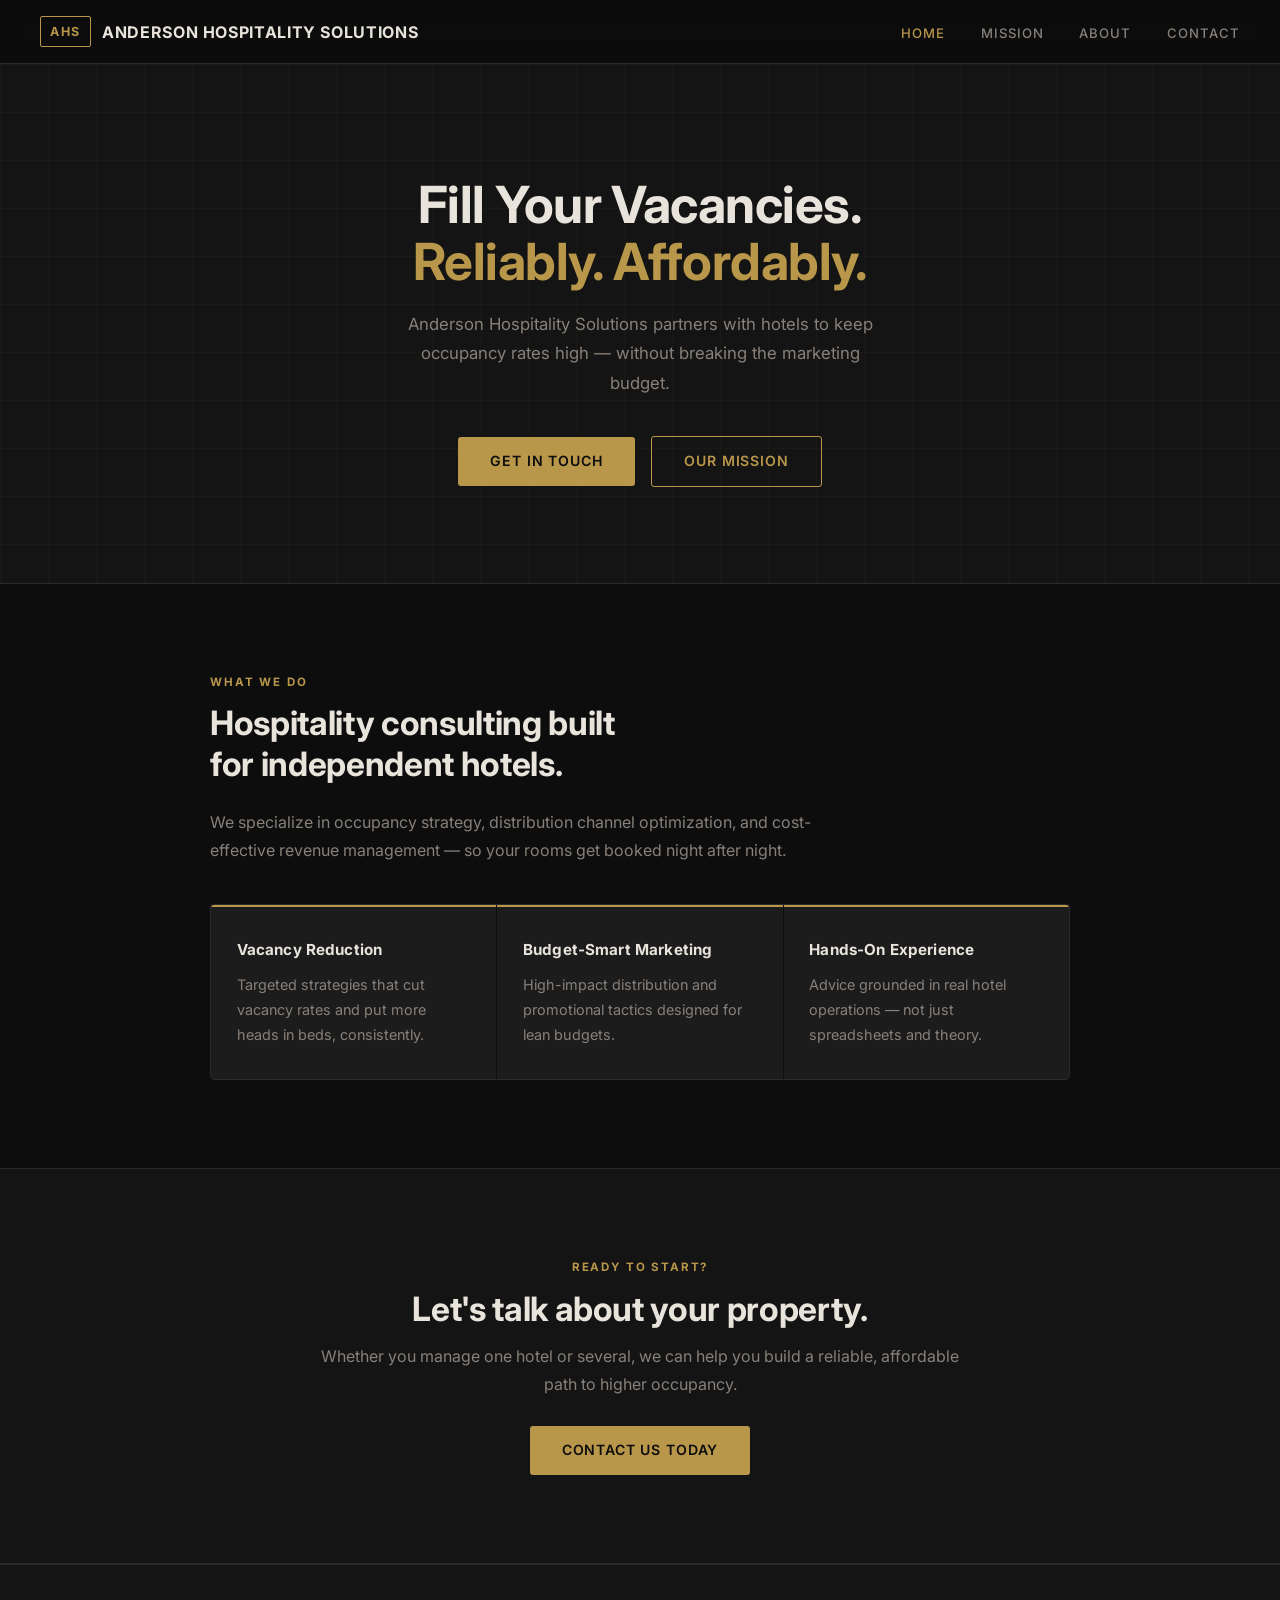
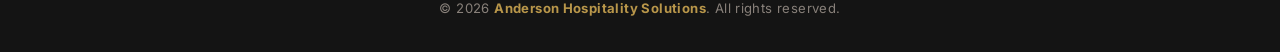
==== index.html @ 0c9f39a8 "Initial website Initial website with contact form, executive theming, etc" ====
<!DOCTYPE html>
<html lang="en">
<head>
  <meta charset="UTF-8" />
  <meta name="viewport" content="width=device-width, initial-scale=1.0" />
  <title>Anderson Hospitality Solutions</title>
  <link rel="preconnect" href="https://fonts.googleapis.com" />
  <link rel="preconnect" href="https://fonts.gstatic.com" crossorigin />
  <link href="https://fonts.googleapis.com/css2?family=Inter:wght@400;500;600;700&display=swap" rel="stylesheet" />
  <link rel="stylesheet" href="style.css" />
</head>
<body>

  <nav>
    <div class="nav-brand">
      <span>AHS</span> Anderson Hospitality Solutions
    </div>
    <ul class="nav-links">
      <li><a href="index.html" class="active">Home</a></li>
      <li><a href="mission.html">Mission</a></li>
      <li><a href="about.html">About</a></li>
      <li><a href="contact.html">Contact</a></li>
    </ul>
  </nav>

  <!-- Hero -->
  <section class="hero">
    <h1>Fill Your Vacancies.<br /><em>Reliably. Affordably.</em></h1>
    <p>Anderson Hospitality Solutions partners with hotels to keep occupancy rates high — without breaking the marketing budget.</p>
    <a href="contact.html" class="btn btn-gold">Get in Touch</a>
    &nbsp;&nbsp;
    <a href="mission.html" class="btn btn-outline">Our Mission</a>
  </section>

  <!-- Value props -->
  <section class="section">
    <div class="container">
      <div class="section-label">What We Do</div>
      <h2>Hospitality consulting built<br />for independent hotels.</h2>
      <p>We specialize in occupancy strategy, distribution channel optimization, and cost-effective revenue management — so your rooms get booked night after night.</p>

      <div class="pillars">
        <div class="pillar">
          <h3>Vacancy Reduction</h3>
          <p>Targeted strategies that cut vacancy rates and put more heads in beds, consistently.</p>
        </div>
        <div class="pillar">
          <h3>Budget-Smart Marketing</h3>
          <p>High-impact distribution and promotional tactics designed for lean budgets.</p>
        </div>
        <div class="pillar">
          <h3>Hands-On Experience</h3>
          <p>Advice grounded in real hotel operations — not just spreadsheets and theory.</p>
        </div>
      </div>
    </div>
  </section>

  <!-- CTA strip -->
  <section class="section section-alt">
    <div class="container" style="text-align:center;">
      <div class="section-label">Ready to start?</div>
      <h2 style="margin-bottom:.8rem;">Let's talk about your property.</h2>
      <p style="margin:0 auto 1.8rem;">Whether you manage one hotel or several, we can help you build a reliable, affordable path to higher occupancy.</p>
      <a href="contact.html" class="btn btn-gold">Contact Us Today</a>
    </div>
  </section>

  <footer>
    <p>&copy; 2026 <strong>Anderson Hospitality Solutions</strong>. All rights reserved.</p>
  </footer>

</body>
</html>
---- style.css ----
/* Reset & base */
*, *::before, *::after { box-sizing: border-box; margin: 0; padding: 0; }

:root {
  --bg:      #0d0d0d;
  --surface: #141414;
  --surface2:#1c1c1c;
  --border:  #2a2a2a;
  --gold:    #b8964a;
  --gold-lt: #d4af6a;
  --text:    #e8e4dc;
  --muted:   #88807a;
  --max:     860px;
  --sans:    'Inter', system-ui, sans-serif;
}

html { scroll-behavior: smooth; }

body {
  font-family: var(--sans);
  color: var(--text);
  background: var(--bg);
  line-height: 1.75;
  font-size: 1rem;
}

a { color: inherit; text-decoration: none; }

/* ── Nav ─────────────────────────────────── */
nav {
  position: sticky;
  top: 0;
  z-index: 100;
  background: rgba(13,13,13,.92);
  backdrop-filter: blur(12px);
  -webkit-backdrop-filter: blur(12px);
  border-bottom: 1px solid var(--border);
  padding: 0 2.5rem;
  display: flex;
  align-items: center;
  justify-content: space-between;
  height: 64px;
}

.nav-brand {
  color: var(--text);
  font-weight: 700;
  font-size: 1rem;
  letter-spacing: .04em;
  text-transform: uppercase;
  display: flex;
  align-items: center;
  gap: .7rem;
}

.nav-brand span {
  color: var(--gold);
  font-size: .78rem;
  letter-spacing: .14em;
  border: 1px solid var(--gold);
  padding: .2rem .55rem;
  border-radius: 2px;
}

.nav-links {
  display: flex;
  gap: 2.2rem;
  list-style: none;
}

.nav-links a {
  color: var(--muted);
  font-size: .82rem;
  font-weight: 500;
  letter-spacing: .08em;
  text-transform: uppercase;
  transition: color .2s;
}

.nav-links a:hover,
.nav-links a.active { color: var(--gold); }

/* ── Hero ────────────────────────────────── */
.hero {
  background: var(--surface);
  border-bottom: 1px solid var(--border);
  color: var(--text);
  padding: 7rem 2rem 6rem;
  text-align: center;
  position: relative;
  overflow: hidden;
}

/* subtle grid texture */
.hero::before {
  content: '';
  position: absolute;
  inset: 0;
  background-image:
    linear-gradient(rgba(184,150,74,.04) 1px, transparent 1px),
    linear-gradient(90deg, rgba(184,150,74,.04) 1px, transparent 1px);
  background-size: 48px 48px;
  pointer-events: none;
}

.hero h1 {
  font-size: clamp(2.2rem, 5vw, 3.2rem);
  font-weight: 700;
  line-height: 1.12;
  margin-bottom: 1.2rem;
  letter-spacing: -.01em;
  position: relative;
}

.hero h1 em {
  color: var(--gold);
  font-style: normal;
}

.hero p {
  max-width: 500px;
  margin: 0 auto 2.4rem;
  color: var(--muted);
  font-size: 1.05rem;
  position: relative;
}

/* ── Buttons ─────────────────────────────── */
.btn {
  display: inline-block;
  padding: .75rem 2rem;
  border-radius: 3px;
  font-weight: 600;
  font-size: .88rem;
  letter-spacing: .06em;
  text-transform: uppercase;
  transition: opacity .2s, transform .15s, background .2s;
  cursor: pointer;
  border: none;
  position: relative;
}

.btn:hover { opacity: .85; transform: translateY(-1px); }

.btn-gold {
  background: var(--gold);
  color: #0d0d0d;
}

.btn-outline {
  background: transparent;
  border: 1px solid var(--gold);
  color: var(--gold);
}

/* ── Sections ────────────────────────────── */
.section { padding: 5.5rem 2rem; }

.section-alt {
  background: var(--surface);
  border-top: 1px solid var(--border);
  border-bottom: 1px solid var(--border);
}

.container {
  max-width: var(--max);
  margin: 0 auto;
}

.section-label {
  text-transform: uppercase;
  font-size: .72rem;
  letter-spacing: .16em;
  color: var(--gold);
  font-weight: 700;
  margin-bottom: .7rem;
}

.section h2 {
  font-size: clamp(1.6rem, 3.5vw, 2.1rem);
  font-weight: 700;
  color: var(--text);
  margin-bottom: 1.5rem;
  line-height: 1.2;
  letter-spacing: -.01em;
}

.section p {
  color: var(--muted);
  margin-bottom: 1.1rem;
  max-width: 640px;
  font-size: 1rem;
}

/* ── Pillars ─────────────────────────────── */
.pillars {
  display: grid;
  grid-template-columns: repeat(auto-fit, minmax(200px, 1fr));
  gap: 1px;
  margin-top: 2.5rem;
  border: 1px solid var(--border);
  border-radius: 4px;
  overflow: hidden;
}

.pillar {
  background: var(--surface2);
  padding: 2rem 1.6rem;
  position: relative;
}

.pillar::before {
  content: '';
  position: absolute;
  top: 0; left: 0; right: 0;
  height: 2px;
  background: var(--gold);
}

.pillar h3 {
  font-size: .95rem;
  font-weight: 700;
  color: var(--text);
  margin-bottom: .5rem;
  letter-spacing: .01em;
}

.pillar p { font-size: .9rem; margin: 0; color: var(--muted); }

/* ── About ───────────────────────────────── */
.about-grid {
  display: grid;
  grid-template-columns: 1fr 1.6fr;
  gap: 3.5rem;
  align-items: center;
}

@media (max-width: 640px) {
  .about-grid { grid-template-columns: 1fr; }
}

.about-avatar {
  width: 100%;
  aspect-ratio: 3/4;
  background: var(--surface2);
  border: 1px solid var(--border);
  border-radius: 4px;
  display: flex;
  align-items: center;
  justify-content: center;
  color: var(--gold);
  font-size: 5rem;
  font-weight: 700;
  letter-spacing: -.02em;
}

.about-meta {
  display: flex;
  flex-wrap: wrap;
  gap: .5rem;
  margin: 1.2rem 0 1.6rem;
}

.tag {
  background: var(--surface2);
  border: 1px solid var(--border);
  color: var(--muted);
  font-size: .75rem;
  font-weight: 600;
  letter-spacing: .05em;
  text-transform: uppercase;
  padding: .28rem .75rem;
  border-radius: 2px;
}

/* ── Contact ─────────────────────────────── */
.contact-wrap {
  display: grid;
  grid-template-columns: 1fr 1.4fr;
  gap: 3.5rem;
  align-items: start;
}

@media (max-width: 640px) {
  .contact-wrap { grid-template-columns: 1fr; }
}

.contact-info p { font-size: .97rem; }

.contact-detail {
  display: flex;
  align-items: center;
  gap: .65rem;
  margin-top: 1.2rem;
  color: var(--muted);
  font-size: .88rem;
}

.contact-detail svg { flex-shrink: 0; color: var(--gold); }

/* ── Form ────────────────────────────────── */
form { display: flex; flex-direction: column; gap: 1rem; }

.form-row { display: grid; grid-template-columns: 1fr 1fr; gap: 1rem; }
@media (max-width: 520px) { .form-row { grid-template-columns: 1fr; } }

label {
  display: block;
  font-size: .75rem;
  font-weight: 600;
  color: var(--muted);
  margin-bottom: .35rem;
  letter-spacing: .08em;
  text-transform: uppercase;
}

input, textarea, select {
  width: 100%;
  padding: .75rem 1rem;
  border: 1px solid var(--border);
  border-radius: 3px;
  font-family: var(--sans);
  font-size: .95rem;
  color: var(--text);
  background: var(--surface2);
  transition: border-color .2s;
  outline: none;
}

input::placeholder, textarea::placeholder { color: #444; }

select option { background: var(--surface2); }

input:focus, textarea:focus, select:focus {
  border-color: var(--gold);
}

textarea { resize: vertical; min-height: 130px; }

.form-success {
  display: none;
  background: #0f1f14;
  border: 1px solid #2a5c38;
  color: #6fcf97;
  padding: 1rem 1.2rem;
  border-radius: 3px;
  font-size: .95rem;
}

/* ── Footer ──────────────────────────────── */
footer {
  background: var(--surface);
  border-top: 1px solid var(--border);
  color: var(--muted);
  text-align: center;
  padding: 2rem;
  font-size: .82rem;
  letter-spacing: .03em;
}

footer strong { color: var(--gold); }
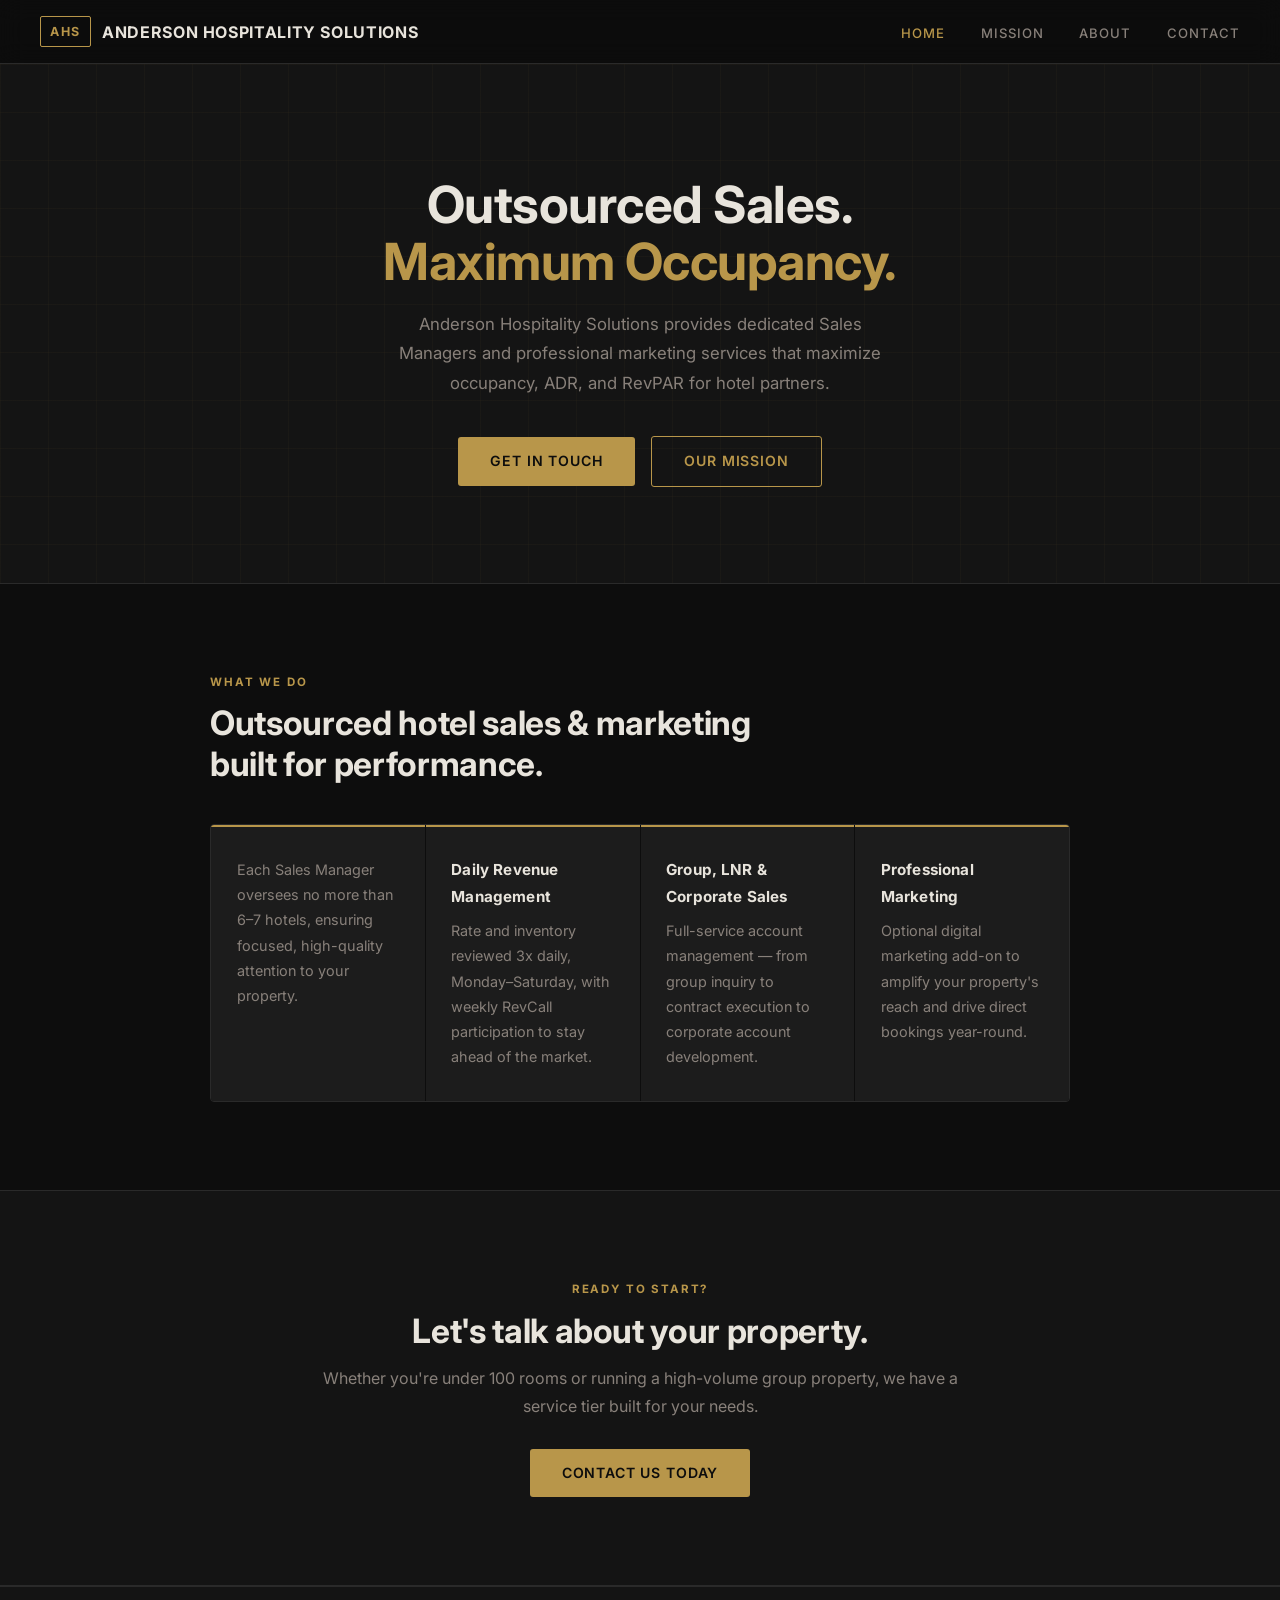
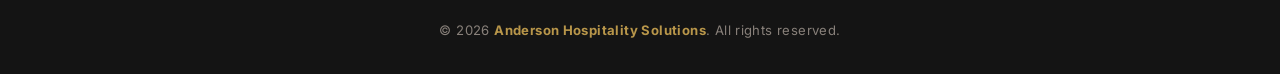
==== commit 52723c02: "Updated mission and home page from operations manual" ====
--- a/index.html
+++ b/index.html
@@ -25,8 +25,8 @@
 
   <!-- Hero -->
   <section class="hero">
-    <h1>Fill Your Vacancies.<br /><em>Reliably. Affordably.</em></h1>
-    <p>Anderson Hospitality Solutions partners with hotels to keep occupancy rates high — without breaking the marketing budget.</p>
+    <h1>Outsourced Sales.<br /><em>Maximum Occupancy.</em></h1>
+    <p>Anderson Hospitality Solutions provides dedicated Sales Managers and professional marketing services that maximize occupancy, ADR, and RevPAR for hotel partners.</p>
     <a href="contact.html" class="btn btn-gold">Get in Touch</a>
     &nbsp;&nbsp;
     <a href="mission.html" class="btn btn-outline">Our Mission</a>
@@ -36,21 +36,23 @@
   <section class="section">
     <div class="container">
       <div class="section-label">What We Do</div>
-      <h2>Hospitality consulting built<br />for independent hotels.</h2>
-      <p>We specialize in occupancy strategy, distribution channel optimization, and cost-effective revenue management — so your rooms get booked night after night.</p>
+      <h2>Outsourced hotel sales &amp; marketing<br />built for performance.</h2>
 
       <div class="pillars">
         <div class="pillar">
-          <h3>Vacancy Reduction</h3>
-          <p>Targeted strategies that cut vacancy rates and put more heads in beds, consistently.</p>
+          <p>Each Sales Manager oversees no more than 6–7 hotels, ensuring focused, high-quality attention to your property.</p>
         </div>
         <div class="pillar">
-          <h3>Budget-Smart Marketing</h3>
-          <p>High-impact distribution and promotional tactics designed for lean budgets.</p>
+          <h3>Daily Revenue Management</h3>
+          <p>Rate and inventory reviewed 3x daily, Monday–Saturday, with weekly RevCall participation to stay ahead of the market.</p>
         </div>
         <div class="pillar">
-          <h3>Hands-On Experience</h3>
-          <p>Advice grounded in real hotel operations — not just spreadsheets and theory.</p>
+          <h3>Group, LNR &amp; Corporate Sales</h3>
+          <p>Full-service account management — from group inquiry to contract execution to corporate account development.</p>
+        </div>
+        <div class="pillar">
+          <h3>Professional Marketing</h3>
+          <p>Optional digital marketing add-on to amplify your property's reach and drive direct bookings year-round.</p>
         </div>
       </div>
     </div>
@@ -61,7 +63,7 @@
     <div class="container" style="text-align:center;">
       <div class="section-label">Ready to start?</div>
       <h2 style="margin-bottom:.8rem;">Let's talk about your property.</h2>
-      <p style="margin:0 auto 1.8rem;">Whether you manage one hotel or several, we can help you build a reliable, affordable path to higher occupancy.</p>
+      <p style="margin:0 auto 1.8rem;">Whether you're under 100 rooms or running a high-volume group property, we have a service tier built for your needs.</p>
       <a href="contact.html" class="btn btn-gold">Contact Us Today</a>
     </div>
   </section>
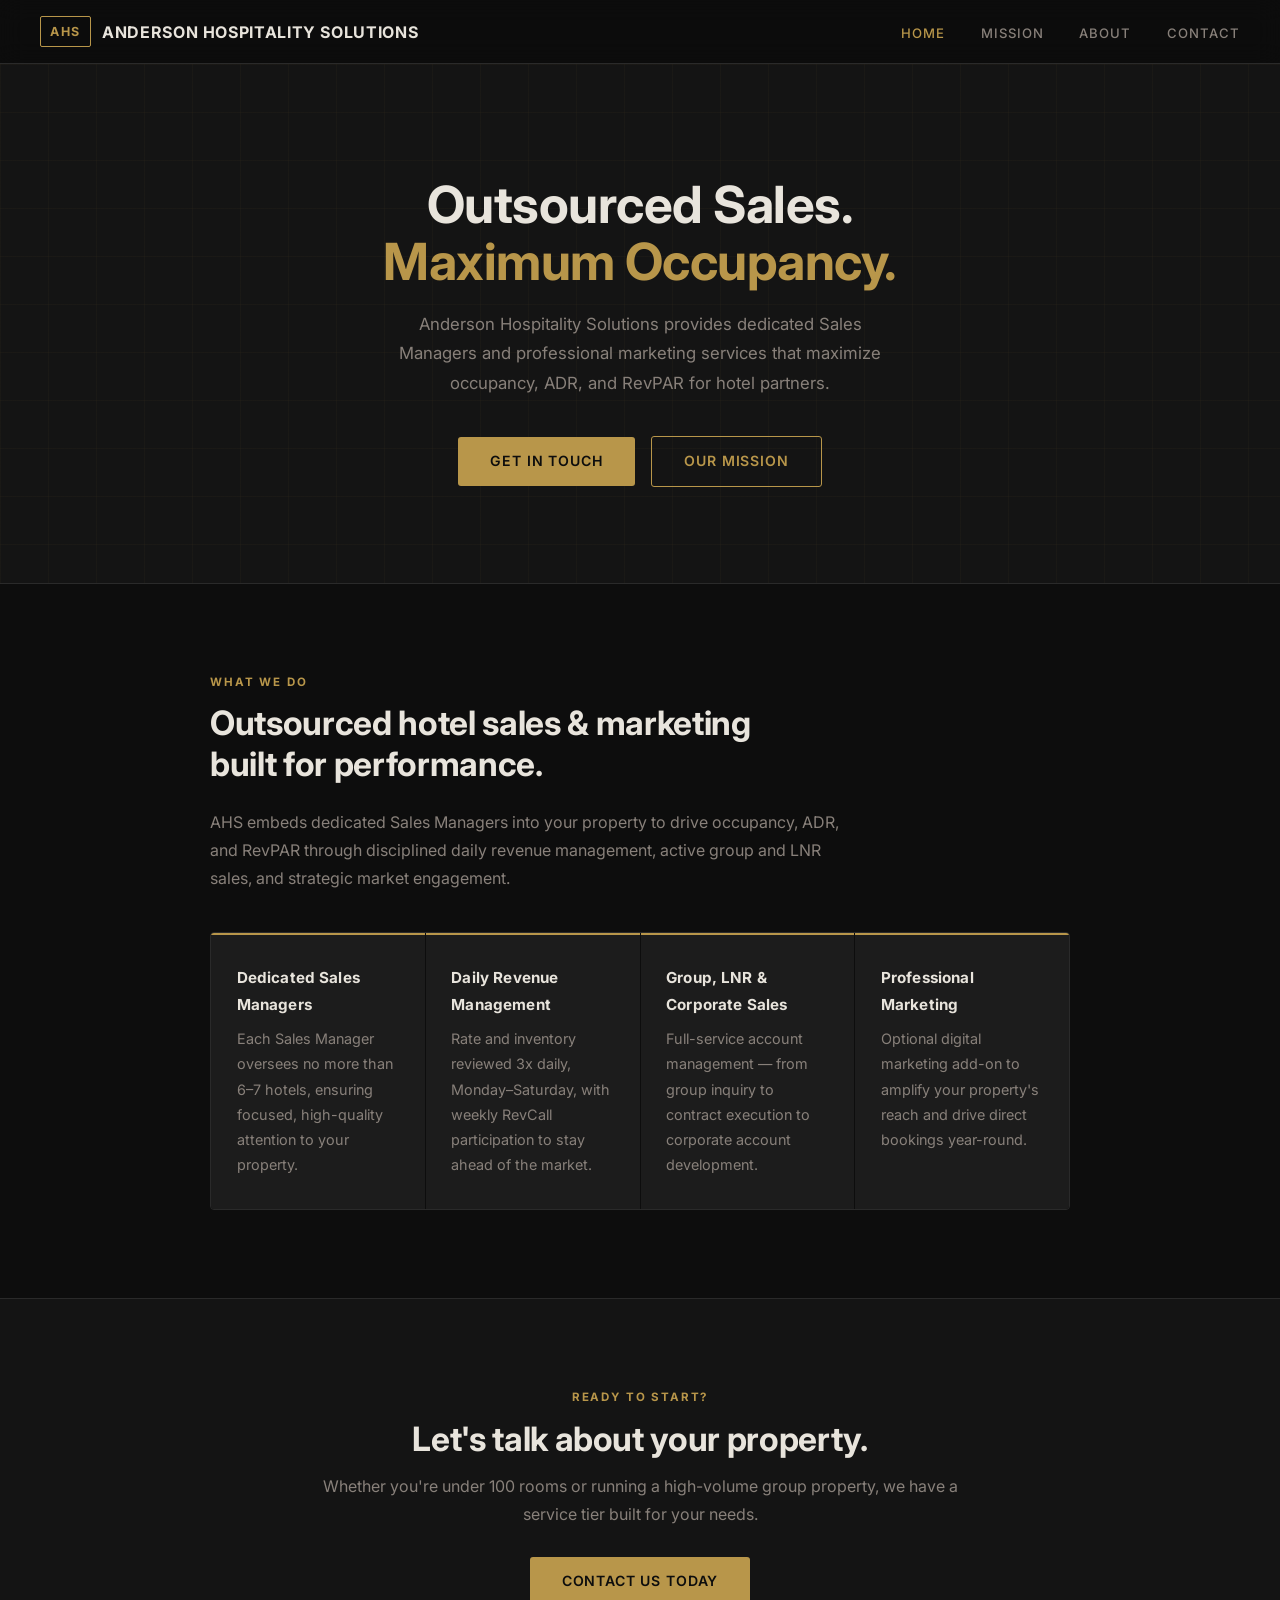
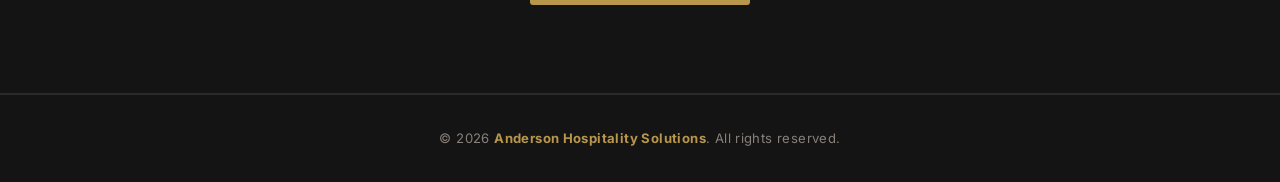
==== commit 18e7b700: "updated index" ====
--- a/index.html
+++ b/index.html
@@ -37,9 +37,11 @@
     <div class="container">
       <div class="section-label">What We Do</div>
       <h2>Outsourced hotel sales &amp; marketing<br />built for performance.</h2>
+      <p>AHS embeds dedicated Sales Managers into your property to drive occupancy, ADR, and RevPAR through disciplined daily revenue management, active group and LNR sales, and strategic market engagement.</p>
 
       <div class="pillars">
         <div class="pillar">
+          <h3>Dedicated Sales Managers</h3>
           <p>Each Sales Manager oversees no more than 6–7 hotels, ensuring focused, high-quality attention to your property.</p>
         </div>
         <div class="pillar">
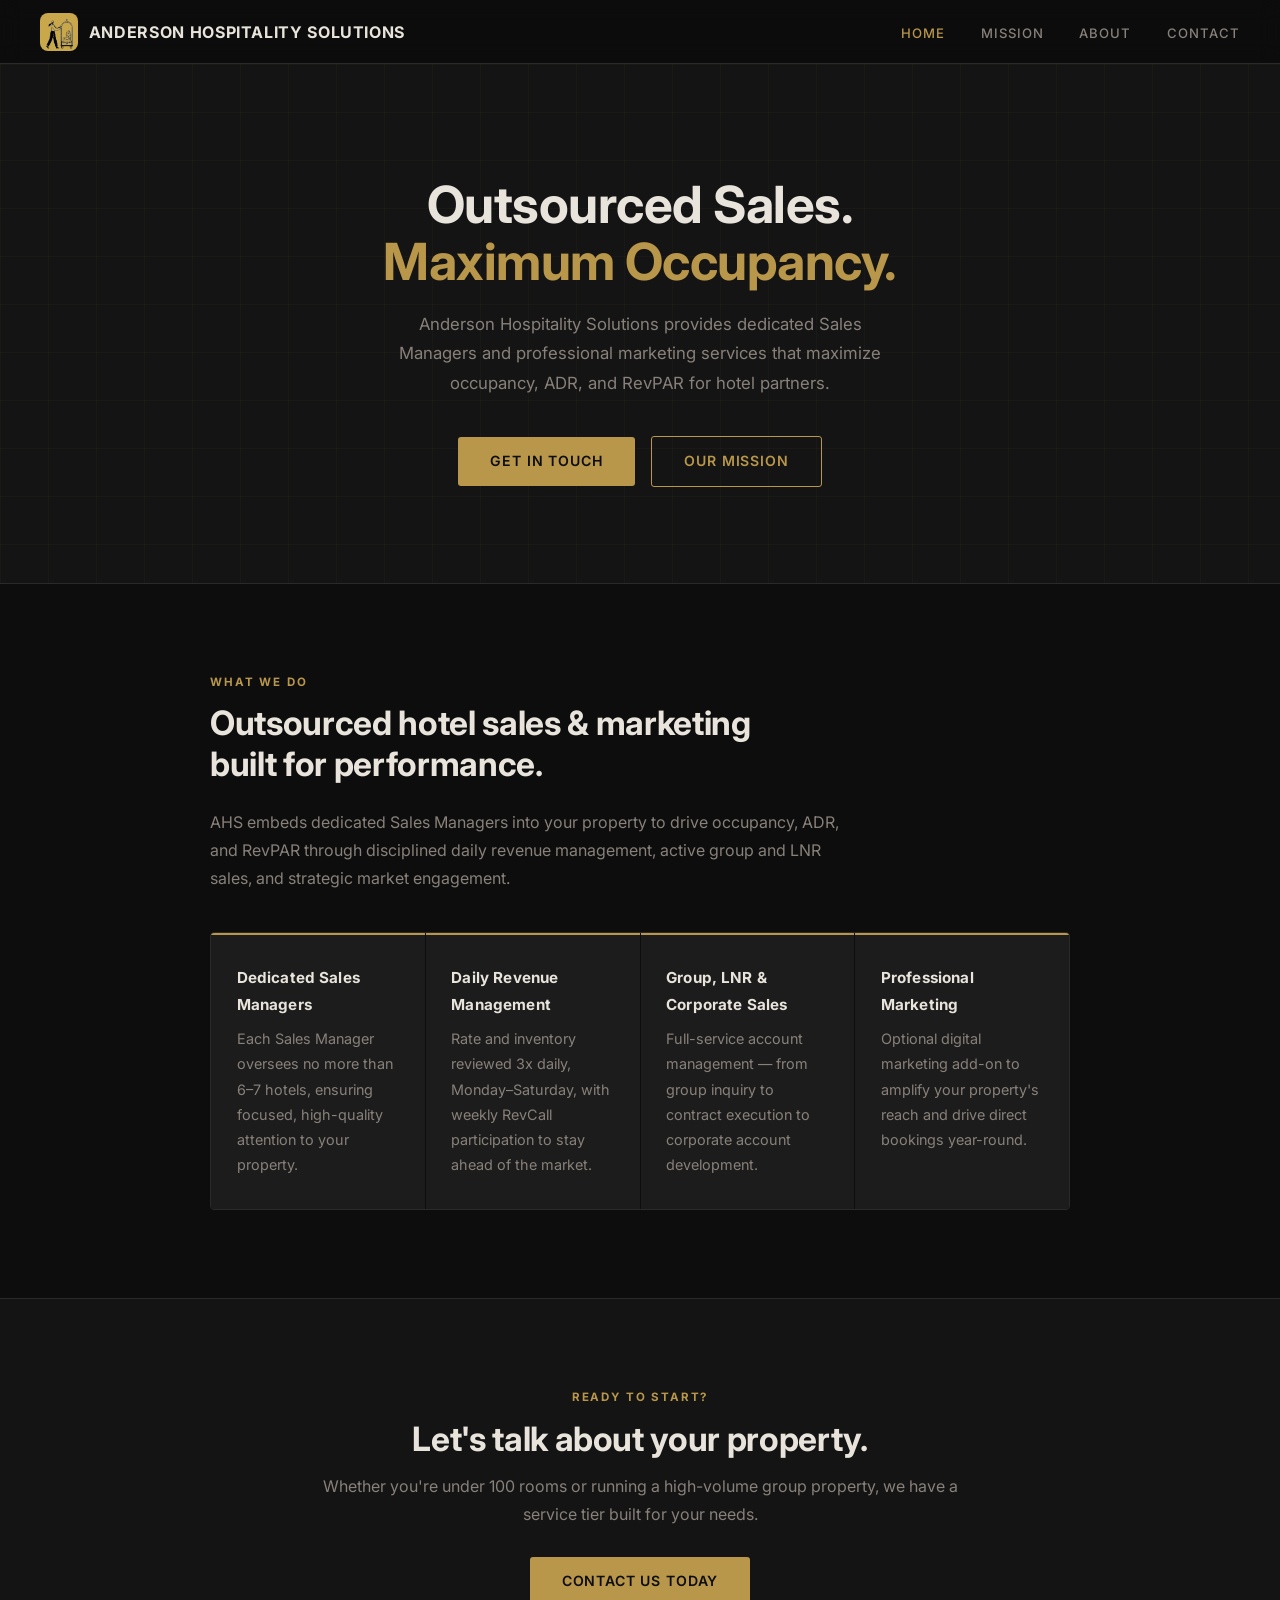
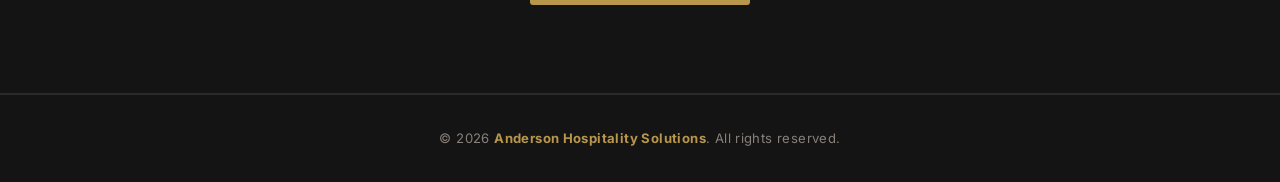
==== commit e10711f3: "Icons update" ====
--- a/index.html
+++ b/index.html
@@ -12,9 +12,9 @@
 <body>
 
   <nav>
-    <div class="nav-brand">
-      <span>AHS</span> Anderson Hospitality Solutions
-    </div>
+    <a href="index.html" class="nav-brand">
+      <img src="ahs-logo-gold.png" alt="AHS" style="height:38px;width:auto;border-radius:8px;" /> Anderson Hospitality Solutions
+    </a>
     <ul class="nav-links">
       <li><a href="index.html" class="active">Home</a></li>
       <li><a href="mission.html">Mission</a></li>
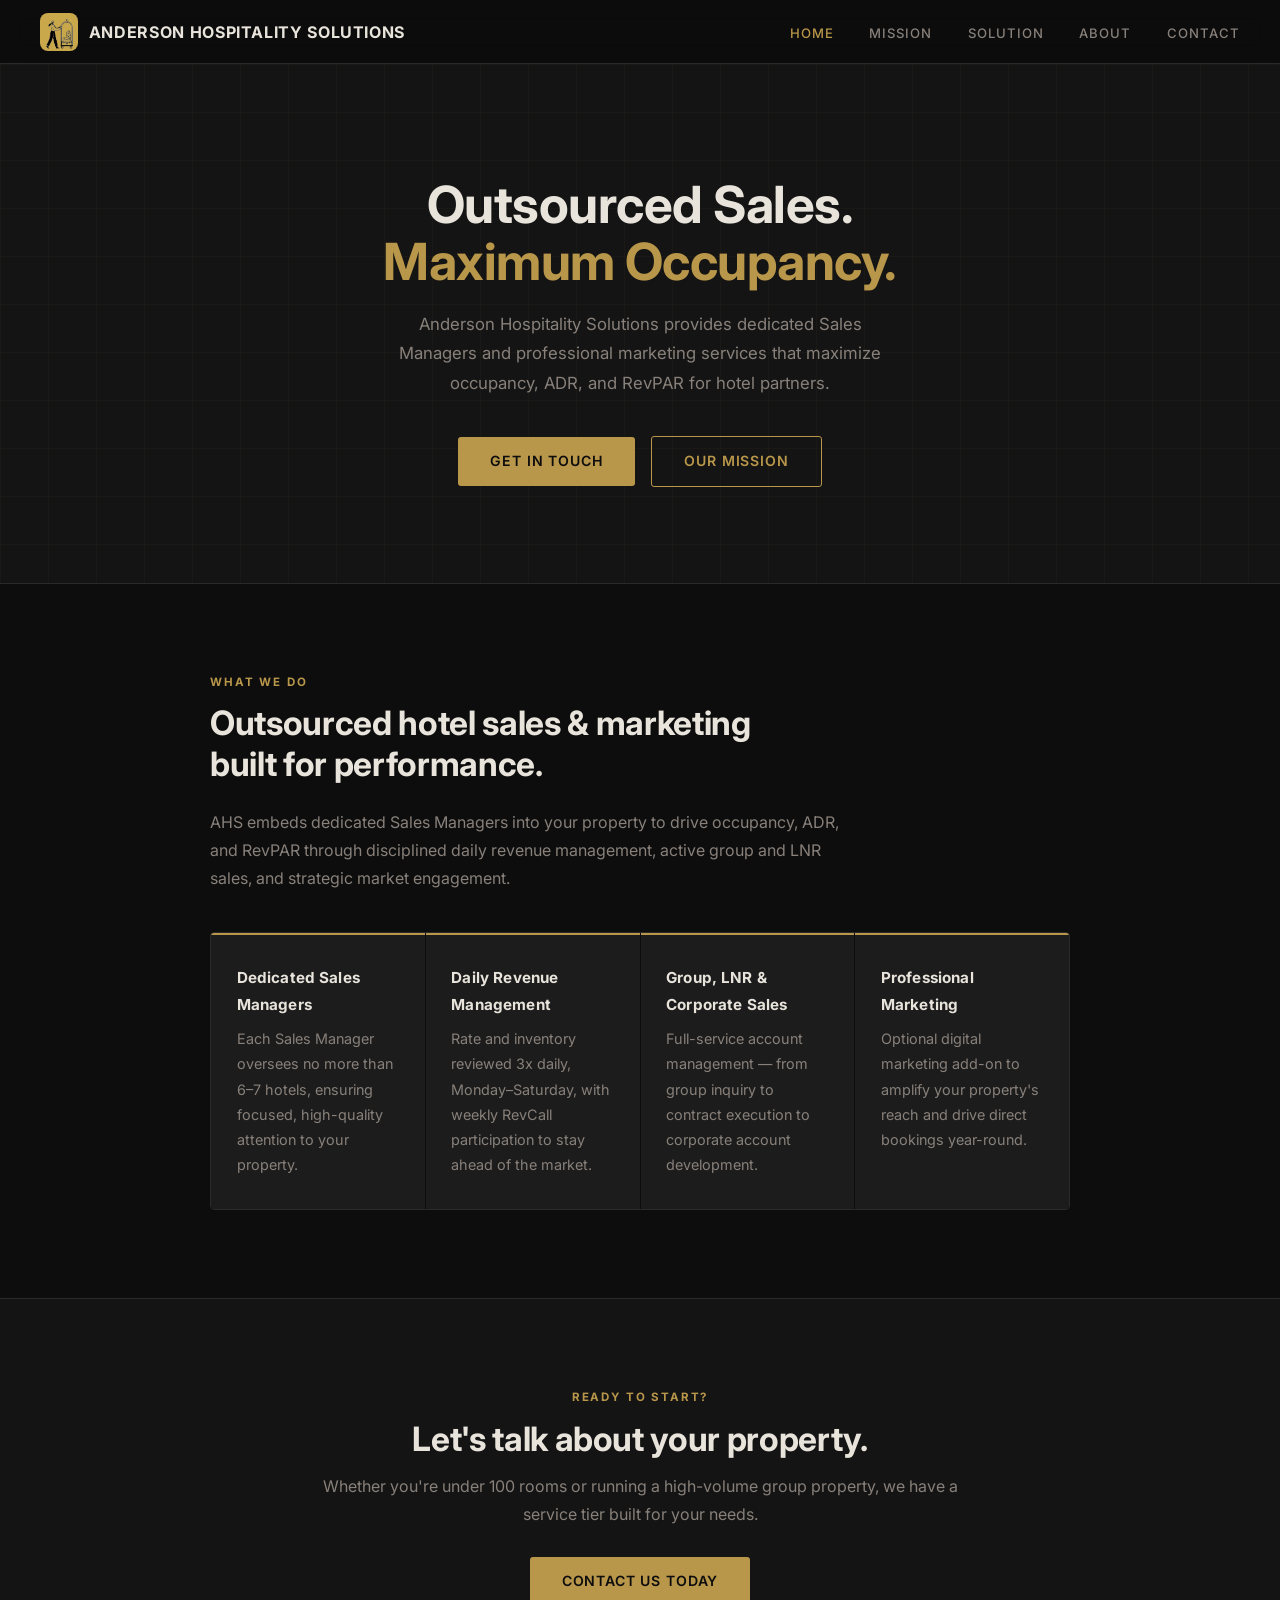
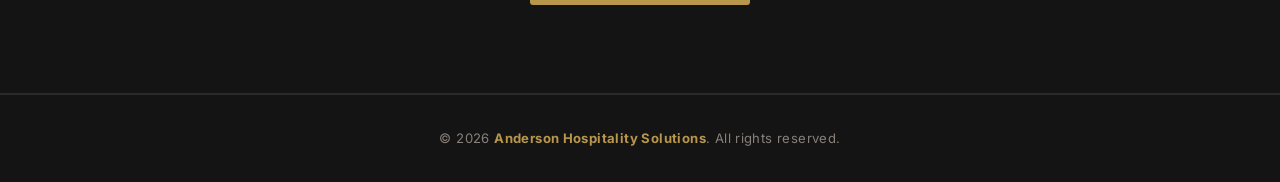
==== commit cd001df7: "Solutions page Solutions page" ====
--- a/index.html
+++ b/index.html
@@ -18,7 +18,7 @@
     <ul class="nav-links">
       <li><a href="index.html" class="active">Home</a></li>
       <li><a href="mission.html">Mission</a></li>
-      <li><a href="about.html">About</a></li>
+      <li><a href="solution.html">Solution</a></li><li><a href="about.html">About</a></li>
       <li><a href="contact.html">Contact</a></li>
     </ul>
   </nav>
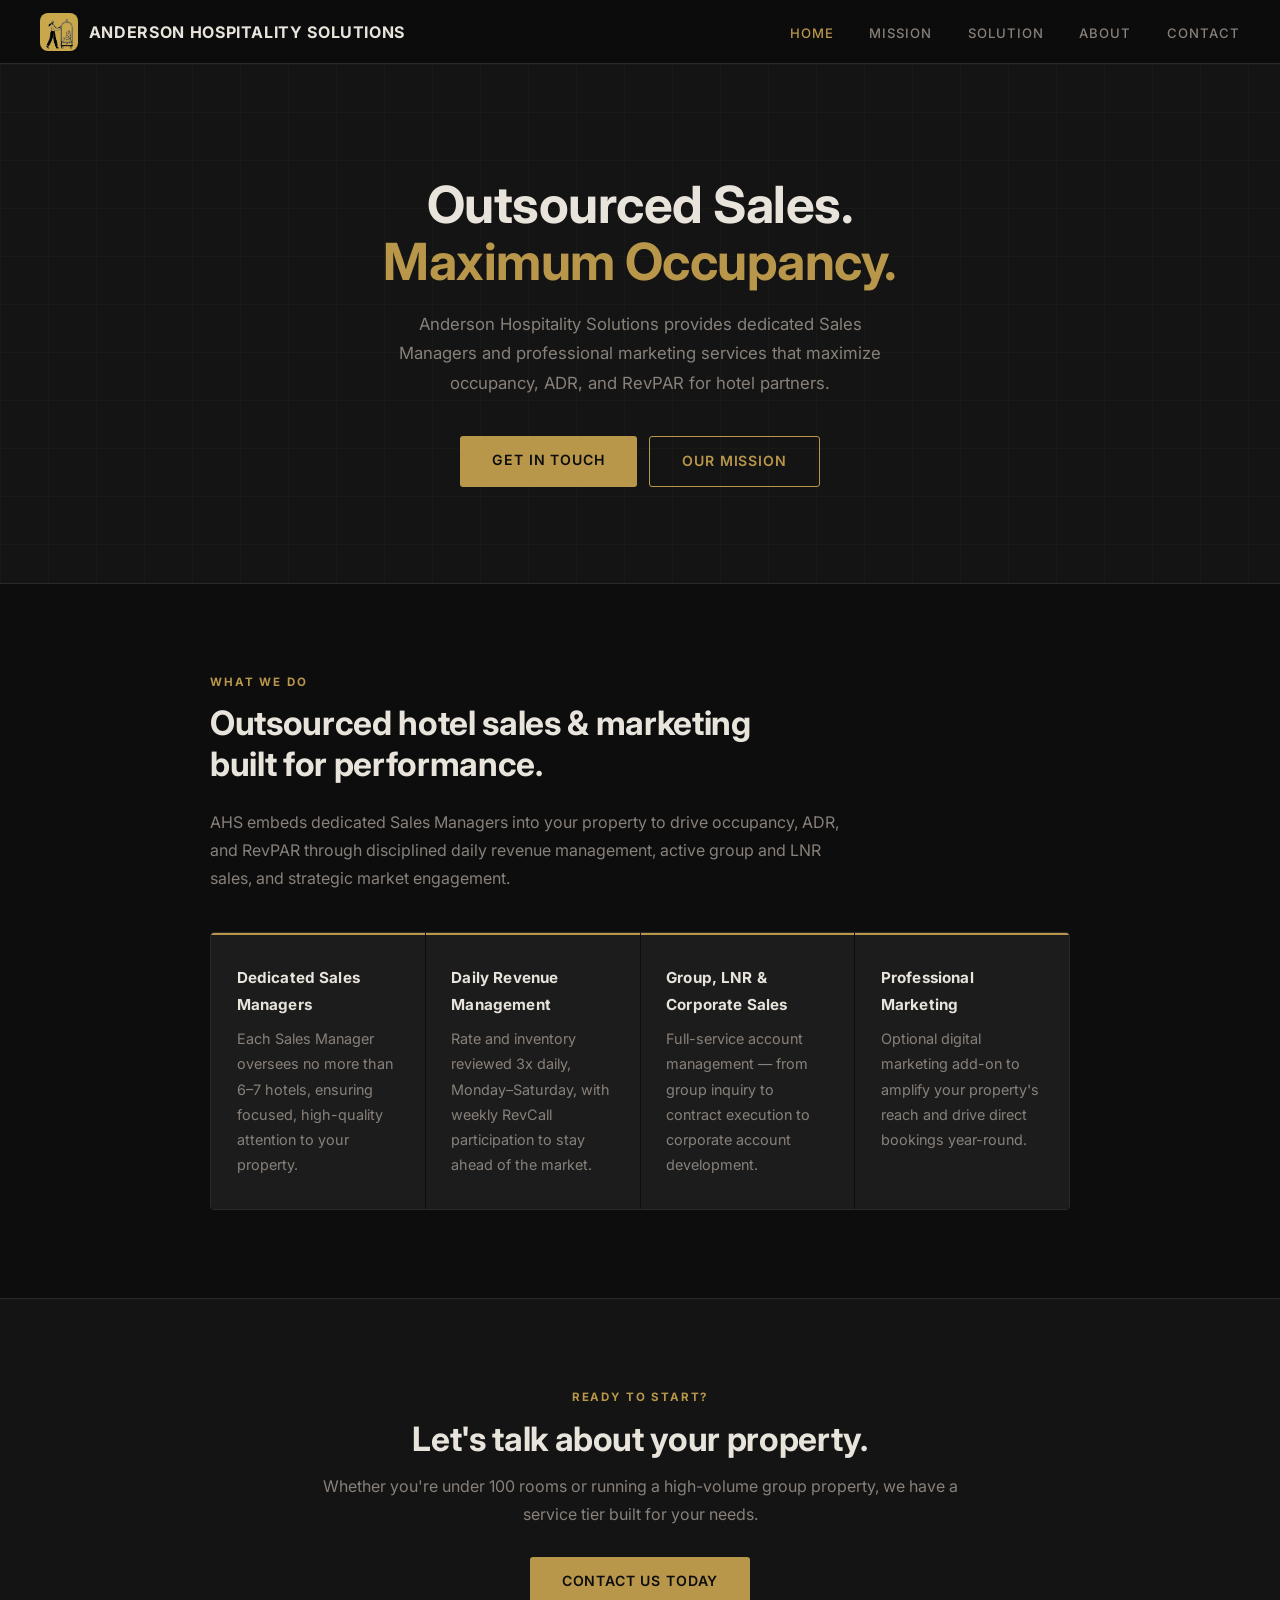
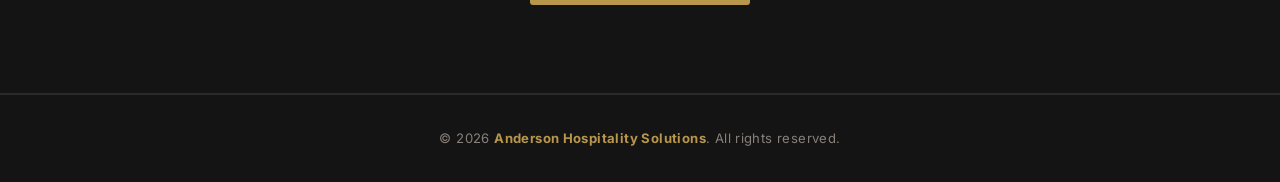
==== commit 41667593: "Optimize for Mobile" ====
--- a/index.html
+++ b/index.html
@@ -27,9 +27,10 @@
   <section class="hero">
     <h1>Outsourced Sales.<br /><em>Maximum Occupancy.</em></h1>
     <p>Anderson Hospitality Solutions provides dedicated Sales Managers and professional marketing services that maximize occupancy, ADR, and RevPAR for hotel partners.</p>
-    <a href="contact.html" class="btn btn-gold">Get in Touch</a>
-    &nbsp;&nbsp;
-    <a href="mission.html" class="btn btn-outline">Our Mission</a>
+    <div style="display:flex;flex-wrap:wrap;gap:.75rem;justify-content:center;">
+      <a href="contact.html" class="btn btn-gold">Get in Touch</a>
+      <a href="mission.html" class="btn btn-outline">Our Mission</a>
+    </div>
   </section>
 
   <!-- Value props -->
--- a/style.css
+++ b/style.css
@@ -347,6 +347,84 @@
   font-size: .95rem;
 }
 
+/* ── Mobile ──────────────────────────────── */
+@media (max-width: 768px) {
+
+  /* Nav — hide text, show logo only; stack links into hamburger-free scrollable row */
+  nav {
+    padding: 0 1rem;
+    height: auto;
+    flex-wrap: wrap;
+    gap: 0;
+  }
+
+  .nav-brand {
+    height: 56px;
+    font-size: .82rem;
+  }
+
+  .nav-brand img { height: 32px; }
+
+  .nav-links {
+    width: 100%;
+    overflow-x: auto;
+    -webkit-overflow-scrolling: touch;
+    gap: 0;
+    border-top: 1px solid var(--border);
+    padding: 0;
+    scrollbar-width: none;
+  }
+  .nav-links::-webkit-scrollbar { display: none; }
+
+  .nav-links li { flex-shrink: 0; }
+
+  .nav-links a {
+    display: block;
+    padding: .65rem .9rem;
+    font-size: .72rem;
+  }
+
+  /* Hero */
+  .hero { padding: 3.5rem 1.25rem 3rem; }
+  .hero p { font-size: .97rem; margin-bottom: 1.8rem; }
+
+  /* Buttons — stack on small screens */
+  .hero .btn { display: block; width: 100%; text-align: center; margin-bottom: .75rem; }
+  .hero .btn + .btn { margin-left: 0 !important; }
+
+  /* Sections */
+  .section { padding: 3.5rem 1.25rem; }
+
+  /* About grid — image smaller on mobile */
+  .about-grid {
+    grid-template-columns: 1fr;
+    gap: 1.5rem;
+  }
+
+  .about-grid img,
+  .about-avatar {
+    max-width: 260px;
+    margin: 0 auto;
+    display: block;
+  }
+
+  /* Pillars — single column on very small screens */
+  .pillars { grid-template-columns: 1fr; }
+
+  /* Contact */
+  .contact-wrap { gap: 2rem; }
+
+  /* Solution page tables */
+  table { font-size: .82rem; }
+  table td, table th { padding: .6rem .7rem !important; }
+}
+
+@media (max-width: 420px) {
+  .nav-brand span:last-child { display: none; } /* hide "Anderson Hospitality Solutions" text, keep logo */
+  .hero h1 { font-size: 1.8rem; }
+  .section h2 { font-size: 1.4rem; }
+}
+
 /* ── Footer ──────────────────────────────── */
 footer {
   background: var(--surface);
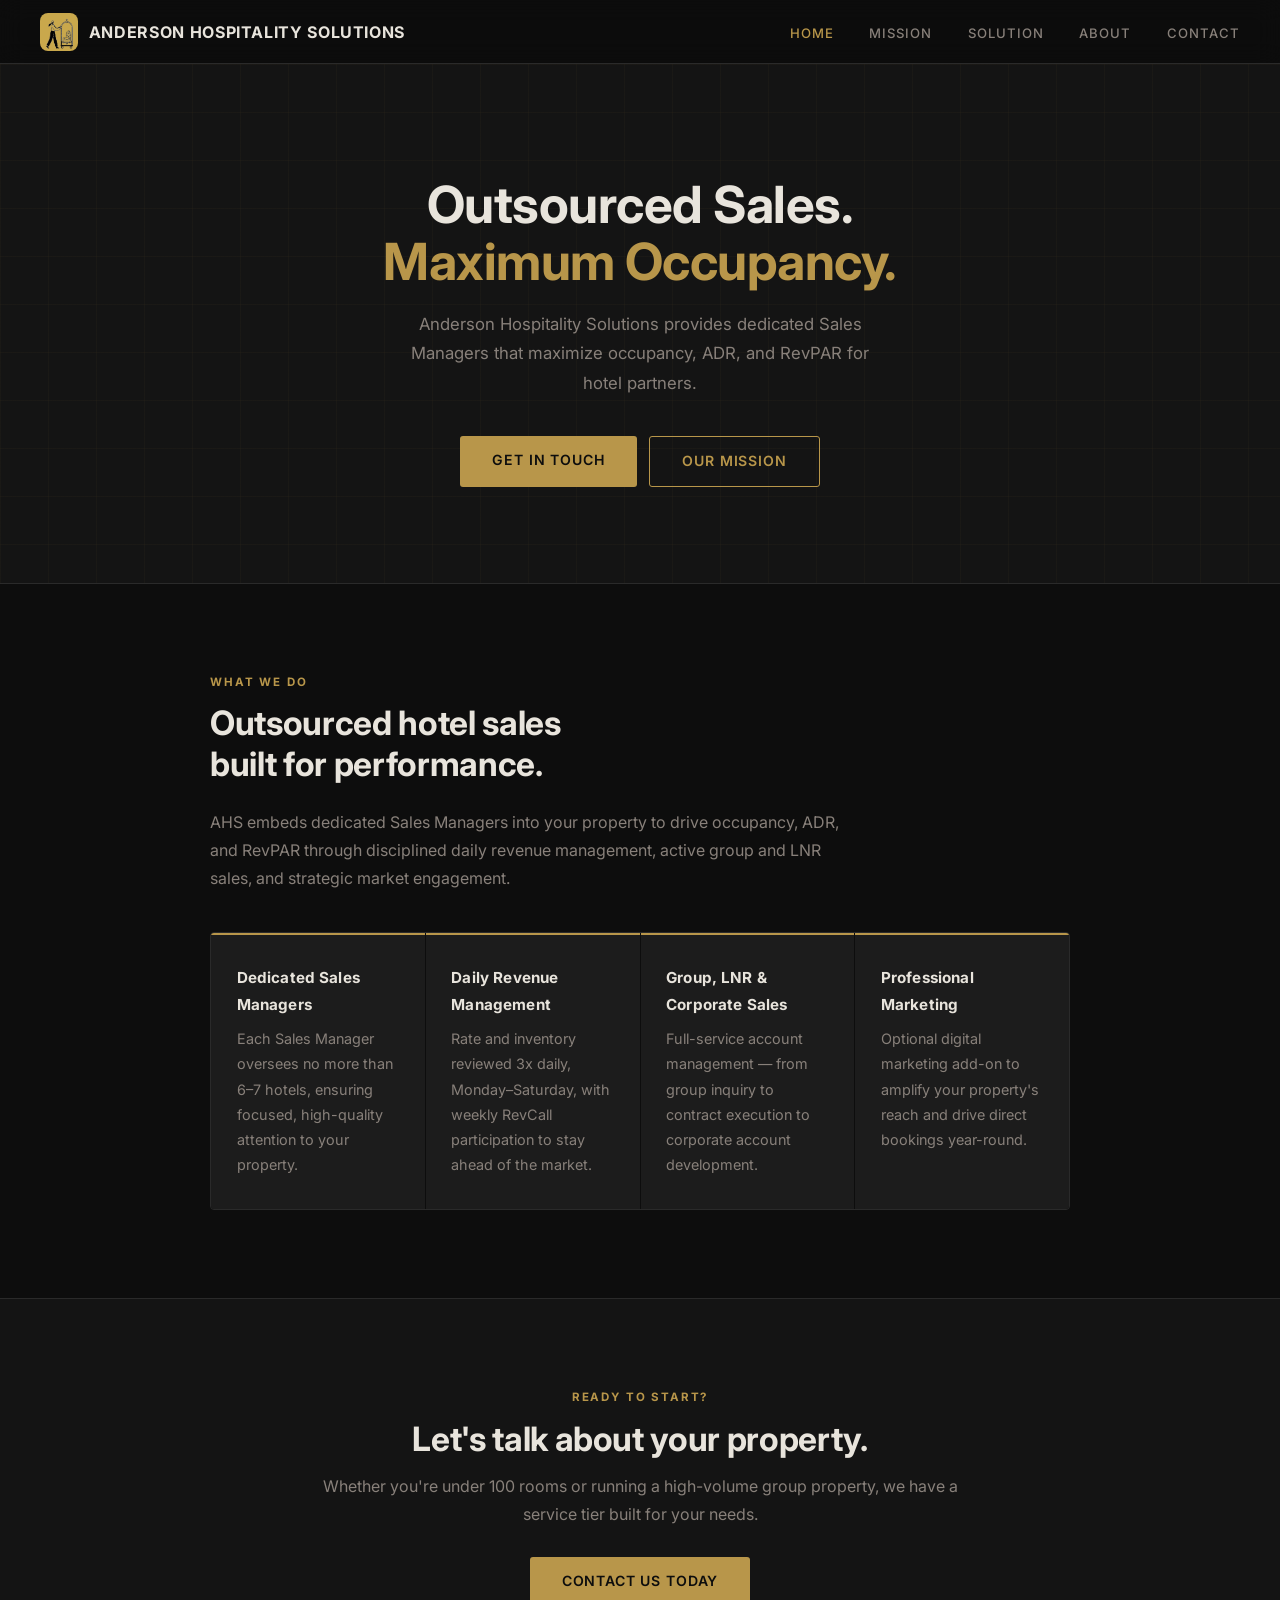
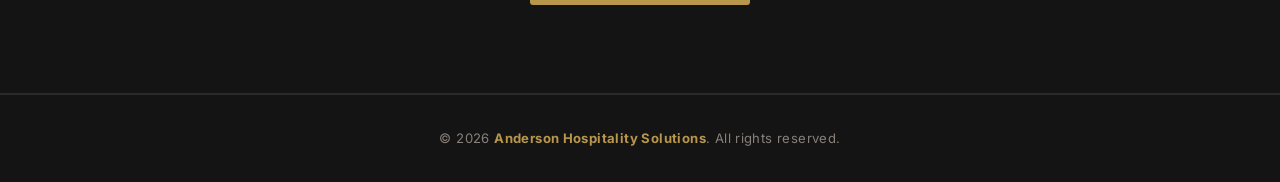
==== commit f31a448c: "Removing marketing team references" ====
--- a/index.html
+++ b/index.html
@@ -26,7 +26,7 @@
   <!-- Hero -->
   <section class="hero">
     <h1>Outsourced Sales.<br /><em>Maximum Occupancy.</em></h1>
-    <p>Anderson Hospitality Solutions provides dedicated Sales Managers and professional marketing services that maximize occupancy, ADR, and RevPAR for hotel partners.</p>
+    <p>Anderson Hospitality Solutions provides dedicated Sales Managers that maximize occupancy, ADR, and RevPAR for hotel partners.</p>
     <div style="display:flex;flex-wrap:wrap;gap:.75rem;justify-content:center;">
       <a href="contact.html" class="btn btn-gold">Get in Touch</a>
       <a href="mission.html" class="btn btn-outline">Our Mission</a>
@@ -37,7 +37,7 @@
   <section class="section">
     <div class="container">
       <div class="section-label">What We Do</div>
-      <h2>Outsourced hotel sales &amp; marketing<br />built for performance.</h2>
+      <h2>Outsourced hotel sales<br />built for performance.</h2>
       <p>AHS embeds dedicated Sales Managers into your property to drive occupancy, ADR, and RevPAR through disciplined daily revenue management, active group and LNR sales, and strategic market engagement.</p>
 
       <div class="pillars">
